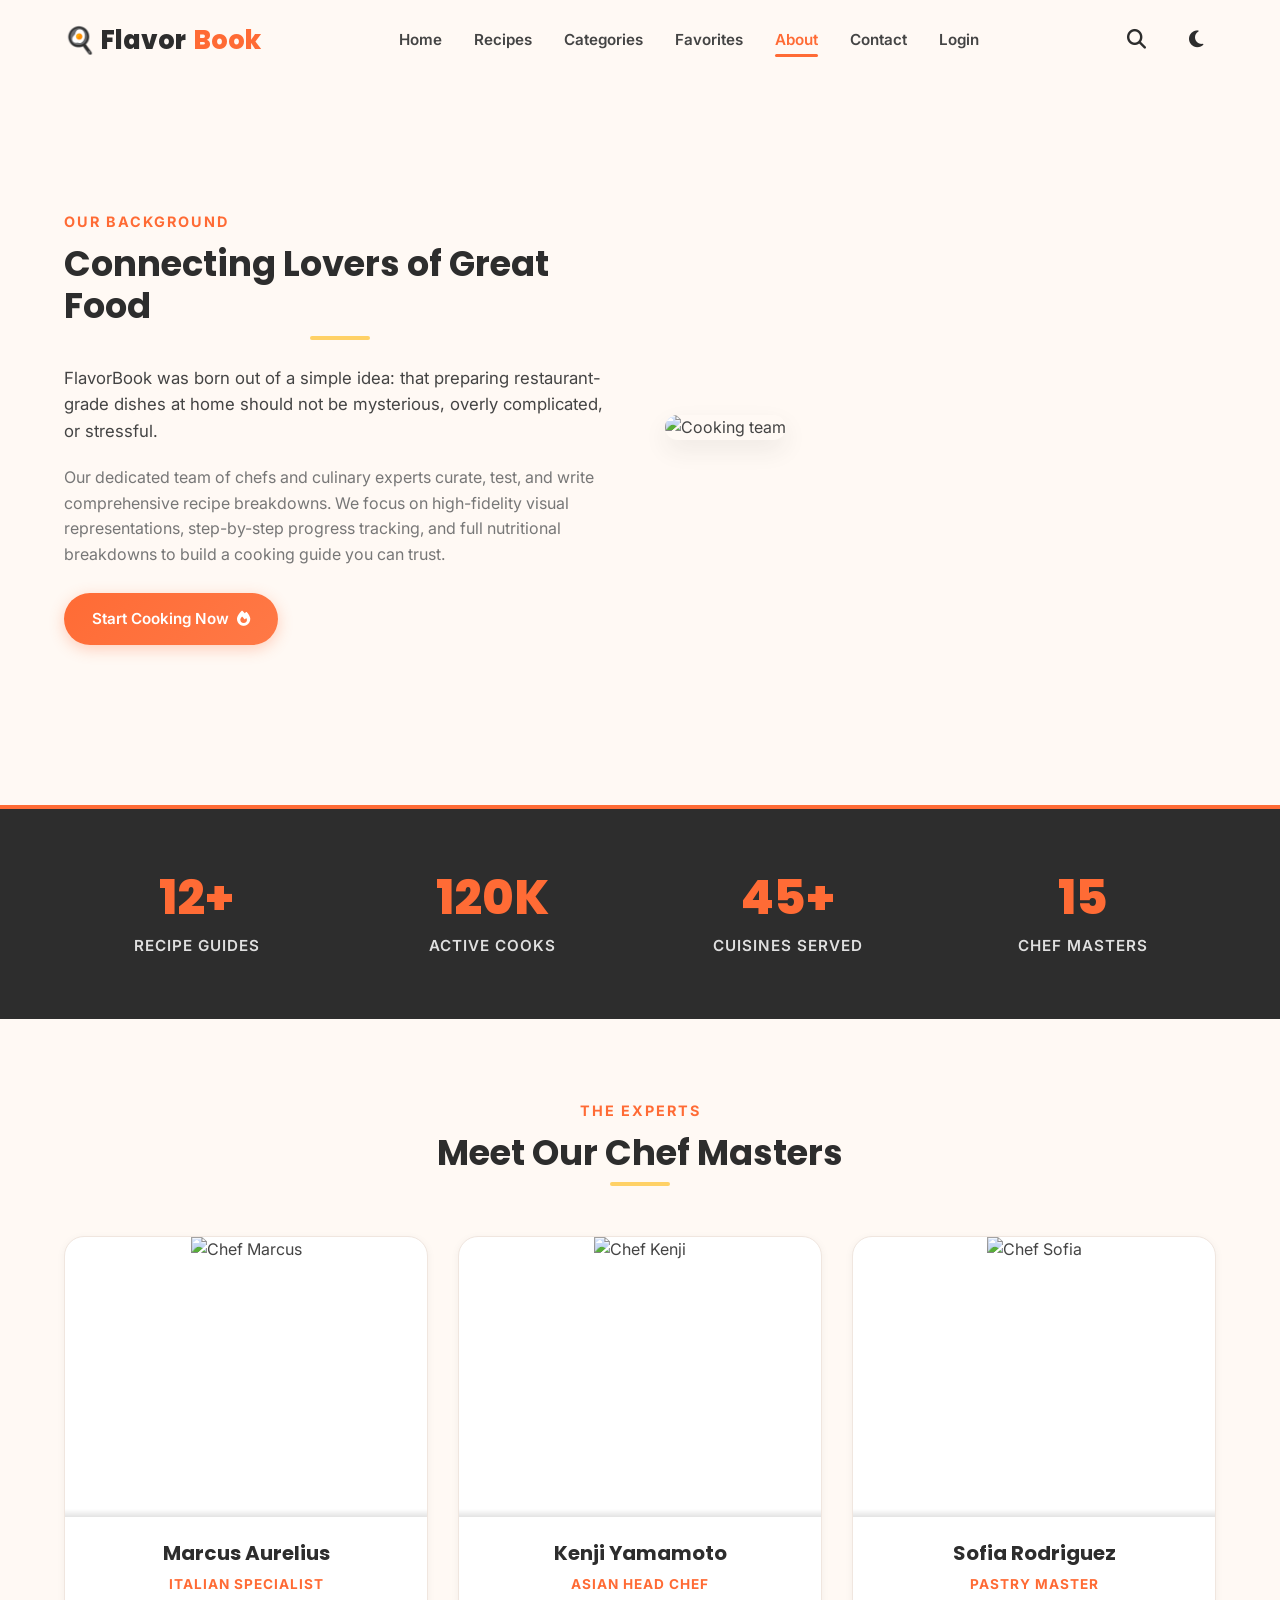
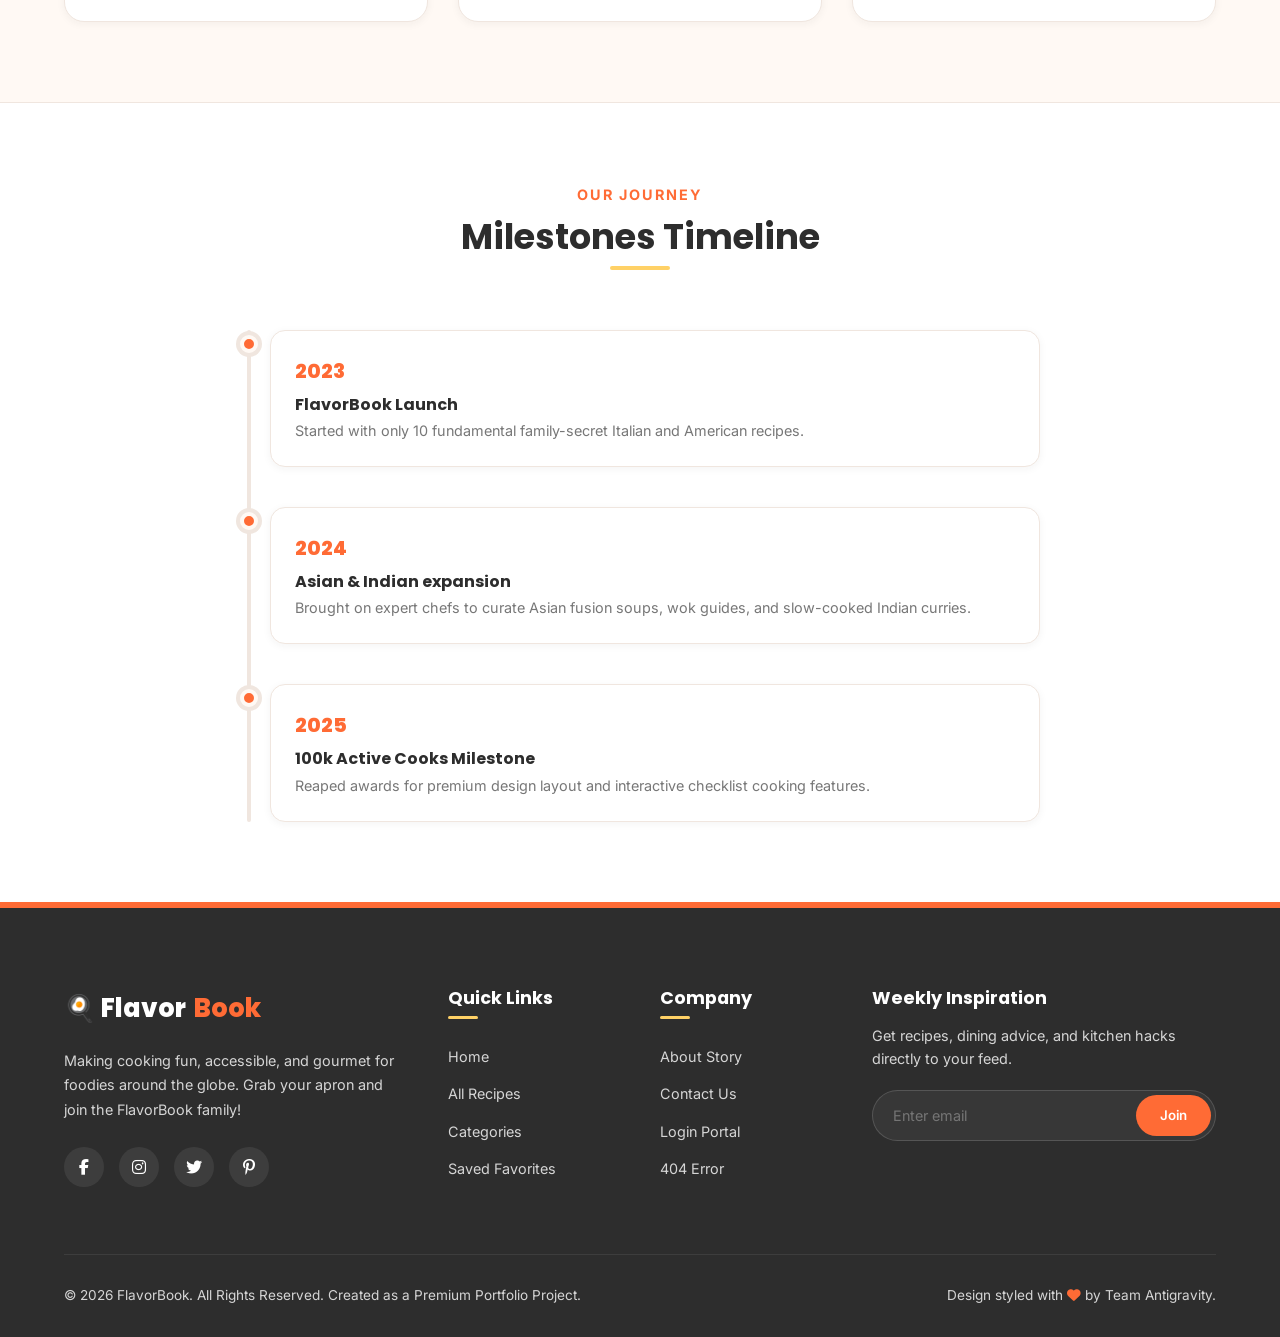
==== about.html @ 94e1cb14 "1at commit" ====
<!DOCTYPE html>
<html lang="en">
<head>
  <meta charset="UTF-8">
  <meta name="viewport" content="width=device-width, initial-scale=1.0">
  <meta name="description" content="Learn about FlavorBook's mission, meet our expert team of professional chefs, explore our growth milestones and see our interactive statistics.">
  <title>FlavorBook – About Our Story</title>
  
  <!-- Font Awesome CDN -->
  <link rel="stylesheet" href="https://cdnjs.cloudflare.com/ajax/libs/font-awesome/6.4.0/css/all.min.css">
  
  <!-- Stylesheets -->
  <link rel="stylesheet" href="css/style.css">
  <link rel="stylesheet" href="css/animations.css">
  <link rel="stylesheet" href="css/responsive.css">
  <link rel="stylesheet" href="css/dark.css">
  
  <style>
    /* Custom CSS for About and Statistics */
    .about-story-grid {
      display: grid;
      grid-template-columns: 1fr 1fr;
      gap: 50px;
      align-items: center;
      margin-bottom: 80px;
    }
    
    .stats-section {
      background-color: var(--dark-color);
      color: white;
      padding: 60px 0;
      border-top: 4px solid var(--primary-color);
    }
    
    .stats-grid {
      display: grid;
      grid-template-columns: repeat(4, 1fr);
      gap: 30px;
      text-align: center;
    }
    
    .stat-card h3 {
      font-size: 3rem;
      font-weight: 800;
      color: var(--primary-color);
      margin-bottom: 8px;
    }
    
    .stat-card p {
      color: rgba(255, 255, 255, 0.85);
      font-size: 0.95rem;
      font-weight: 600;
      text-transform: uppercase;
      letter-spacing: 1px;
    }
    
    .chefs-grid {
      display: grid;
      grid-template-columns: repeat(auto-fit, minmax(250px, 1fr));
      gap: 30px;
      margin-top: 50px;
    }
    
    .chef-card {
      background-color: var(--card-bg);
      border: 1px solid var(--border-color);
      border-radius: 20px;
      overflow: hidden;
      box-shadow: var(--shadow-sm);
      text-align: center;
      transition: transform var(--transition-normal), box-shadow var(--transition-normal);
    }
    
    .chef-card:hover {
      transform: translateY(-8px);
      box-shadow: var(--shadow-lg);
    }
    
    .chef-img-wrapper {
      height: 280px;
      overflow: hidden;
      position: relative;
    }
    
    .chef-img-wrapper img {
      width: 100%;
      height: 100%;
      object-fit: cover;
      transition: transform var(--transition-slow);
    }
    
    .chef-card:hover .chef-img-wrapper img {
      transform: scale(1.08);
    }
    
    .chef-socials {
      position: absolute;
      bottom: -50px;
      left: 0;
      width: 100%;
      display: flex;
      justify-content: center;
      gap: 12px;
      padding: 15px 0;
      background: linear-gradient(to top, rgba(0,0,0,0.8), transparent);
      transition: bottom var(--transition-normal);
    }
    
    .chef-card:hover .chef-socials {
      bottom: 0;
    }
    
    .chef-socials a {
      color: white;
      font-size: 1.1rem;
      transition: color var(--transition-fast);
    }
    
    .chef-socials a:hover {
      color: var(--secondary-color);
    }
    
    .chef-info {
      padding: 24px;
    }
    
    .chef-info h4 {
      font-size: 1.25rem;
      margin-bottom: 6px;
      color: var(--dark-color);
    }
    
    .chef-info span {
      color: var(--primary-color);
      font-size: 0.85rem;
      font-weight: 700;
      text-transform: uppercase;
      letter-spacing: 1px;
    }
    
    /* Timeline milestones */
    .timeline-container {
      max-width: 800px;
      margin: 60px auto 0 auto;
      position: relative;
      padding-left: 30px;
    }
    
    .timeline-container::before {
      content: '';
      position: absolute;
      left: 7px;
      top: 0;
      width: 4px;
      height: 100%;
      background-color: var(--border-color);
      border-radius: 2px;
    }
    
    .timeline-item {
      position: relative;
      margin-bottom: 40px;
    }
    
    .timeline-item:last-child {
      margin-bottom: 0;
    }
    
    .timeline-dot {
      position: absolute;
      left: -30px;
      top: 5px;
      width: 18px;
      height: 18px;
      border-radius: 50%;
      background-color: var(--primary-color);
      border: 4px solid var(--bg-color);
      box-shadow: 0 0 0 4px var(--border-color);
      z-index: 2;
    }
    
    .timeline-item:hover .timeline-dot {
      background-color: var(--accent-color);
      box-shadow: 0 0 0 4px rgba(6, 214, 160, 0.2);
    }
    
    .timeline-content {
      background-color: var(--card-bg);
      border: 1px solid var(--border-color);
      border-radius: 15px;
      padding: 24px;
      box-shadow: var(--shadow-sm);
    }
    
    .timeline-year {
      font-family: var(--font-headings);
      font-weight: 800;
      font-size: 1.25rem;
      color: var(--primary-color);
      margin-bottom: 8px;
      display: block;
    }
  </style>
</head>
<body style="overflow-y: hidden;">

  <!-- Loading Screen -->
  <div id="loading-screen">
    <div class="loader-container">
      <div class="pot-wrapper">
        <div class="steam-container">
          <div class="steam"></div>
          <div class="steam"></div>
          <div class="steam"></div>
        </div>
        <div class="pot-lid"></div>
        <div class="pot-handle left"></div>
        <div class="pot-handle right"></div>
        <div class="pot"></div>
      </div>
      <div class="loading-percentage">0%</div>
      <div class="loading-progress">
        <div class="progress-bar"></div>
      </div>
    </div>
  </div>

  <!-- Header / Navigation Bar -->
  <header>
    <div class="navbar">
      <a href="index.html" class="logo">🍳 Flavor<span>Book</span></a>
      
      <ul class="nav-menu">
        <li><a href="index.html" class="nav-link">Home</a></li>
        <li><a href="recipes.html" class="nav-link">Recipes</a></li>
        <li><a href="categories.html" class="nav-link">Categories</a></li>
        <li><a href="favorites.html" class="nav-link">Favorites</a></li>
        <li><a href="about.html" class="nav-link active">About</a></li>
        <li><a href="contact.html" class="nav-link">Contact</a></li>
        <li><a href="login.html" class="nav-link">Login</a></li>
      </ul>

      <div class="nav-actions">
        <button class="search-trigger" id="open-search" aria-label="Open Search"><i class="fa-solid fa-magnifying-glass"></i></button>
        <button class="theme-toggle" aria-label="Toggle Dark Mode"><i class="fa-solid fa-moon"></i></button>
        <button class="hamburger" aria-label="Open Menu">
          <span></span>
          <span></span>
          <span></span>
        </button>
      </div>
    </div>
  </header>

  <!-- Global Search Overlay -->
  <div class="search-overlay">
    <button class="search-close" aria-label="Close Search">&times;</button>
    <div class="search-box">
      <input type="text" id="global-search-input" placeholder="Search recipes, ingredients, cuisines...">
      <button id="global-search-btn" aria-label="Submit Search"><i class="fa-solid fa-magnifying-glass"></i></button>
      <div id="search-suggestions" style="display: none; background-color: var(--card-bg); border-radius: 12px; margin-top: 10px; box-shadow: var(--shadow-lg); overflow: hidden;"></div>
    </div>
  </div>

  <!-- About Story Section -->
  <main style="padding-top: 130px;">
    
    <section class="section">
      <div class="container">
        
        <div class="about-story-grid">
          <div class="reveal-fade-up">
            <span class="section-subtitle">Our Background</span>
            <h2 class="section-title" style="margin-bottom: 25px; display:block;">Connecting Lovers of Great Food</h2>
            <p style="color:var(--text-color); margin-bottom: 20px; font-size:1.05rem;">
              FlavorBook was born out of a simple idea: that preparing restaurant-grade dishes at home should not be mysterious, overly complicated, or stressful.
            </p>
            <p style="color:var(--text-light); margin-bottom: 25px;">
              Our dedicated team of chefs and culinary experts curate, test, and write comprehensive recipe breakdowns. We focus on high-fidelity visual representations, step-by-step progress tracking, and full nutritional breakdowns to build a cooking guide you can trust.
            </p>
            <a href="recipes.html" class="btn btn-primary">Start Cooking Now <i class="fa-solid fa-fire"></i></a>
          </div>
          <div class="reveal-fade-up" data-delay="150" style="position:relative;">
            <img src="https://images.unsplash.com/photo-1556910103-1c02745aae4d?auto=format&fit=crop&w=800&q=80" alt="Cooking team" style="width:100%; border-radius:30px; box-shadow:var(--shadow-md);">
          </div>
        </div>

      </div>
    </section>

    <!-- Statistics Section -->
    <section class="section stats-section">
      <div class="container">
        <div class="stats-grid">
          
          <div class="stat-card">
            <h3 class="stat-number" data-count="12" data-suffix="+">0</h3>
            <p>Recipe Guides</p>
          </div>
          
          <div class="stat-card">
            <h3 class="stat-number" data-count="120" data-suffix="K">0</h3>
            <p>Active Cooks</p>
          </div>
          
          <div class="stat-card">
            <h3 class="stat-number" data-count="45" data-suffix="+">0</h3>
            <p>Cuisines Served</p>
          </div>

          <div class="stat-card">
            <h3 class="stat-number" data-count="15" data-suffix="">0</h3>
            <p>Chef Masters</p>
          </div>

        </div>
      </div>
    </section>

    <!-- Culinary Team Section -->
    <section class="section chefs-section">
      <div class="container">
        <div class="section-title-wrapper reveal-fade-up">
          <span class="section-subtitle">The Experts</span>
          <h2 class="section-title">Meet Our Chef Masters</h2>
        </div>

        <div class="chefs-grid">
          
          <!-- Chef 1 -->
          <div class="chef-card reveal-fade-up" data-delay="50">
            <div class="chef-img-wrapper">
              <img src="https://images.unsplash.com/photo-1577219491135-ce391730fb2c?auto=format&fit=crop&w=500&q=80" alt="Chef Marcus">
              <div class="chef-socials">
                <a href="#"><i class="fa-brands fa-facebook-f"></i></a>
                <a href="#"><i class="fa-brands fa-instagram"></i></a>
                <a href="#"><i class="fa-brands fa-twitter"></i></a>
              </div>
            </div>
            <div class="chef-info">
              <h4>Marcus Aurelius</h4>
              <span>Italian Specialist</span>
            </div>
          </div>

          <!-- Chef 2 -->
          <div class="chef-card reveal-fade-up" data-delay="150">
            <div class="chef-img-wrapper">
              <img src="https://images.unsplash.com/photo-1583394838336-acd977736f90?auto=format&fit=crop&w=500&q=80" alt="Chef Kenji">
              <div class="chef-socials">
                <a href="#"><i class="fa-brands fa-facebook-f"></i></a>
                <a href="#"><i class="fa-brands fa-instagram"></i></a>
                <a href="#"><i class="fa-brands fa-twitter"></i></a>
              </div>
            </div>
            <div class="chef-info">
              <h4>Kenji Yamamoto</h4>
              <span>Asian Head Chef</span>
            </div>
          </div>

          <!-- Chef 3 -->
          <div class="chef-card reveal-fade-up" data-delay="250">
            <div class="chef-img-wrapper">
              <img src="https://images.unsplash.com/photo-1581299894007-aaa50297cf16?auto=format&fit=crop&w=500&q=80" alt="Chef Sofia">
              <div class="chef-socials">
                <a href="#"><i class="fa-brands fa-facebook-f"></i></a>
                <a href="#"><i class="fa-brands fa-instagram"></i></a>
                <a href="#"><i class="fa-brands fa-twitter"></i></a>
              </div>
            </div>
            <div class="chef-info">
              <h4>Sofia Rodriguez</h4>
              <span>Pastry Master</span>
            </div>
          </div>

        </div>
      </div>
    </section>

    <!-- History Timeline Section -->
    <section class="section timeline-section" style="background-color: var(--card-bg); border-top:1px solid var(--border-color);">
      <div class="container">
        <div class="section-title-wrapper reveal-fade-up">
          <span class="section-subtitle">Our Journey</span>
          <h2 class="section-title">Milestones Timeline</h2>
        </div>

        <div class="timeline-container">
          
          <div class="timeline-item reveal-fade-up" data-delay="50">
            <div class="timeline-dot"></div>
            <div class="timeline-content">
              <span class="timeline-year">2023</span>
              <h4 style="color:var(--dark-color); margin-bottom: 5px;">FlavorBook Launch</h4>
              <p style="font-size:0.9rem; color:var(--text-light);">Started with only 10 fundamental family-secret Italian and American recipes.</p>
            </div>
          </div>

          <div class="timeline-item reveal-fade-up" data-delay="150">
            <div class="timeline-dot"></div>
            <div class="timeline-content">
              <span class="timeline-year">2024</span>
              <h4 style="color:var(--dark-color); margin-bottom: 5px;">Asian & Indian expansion</h4>
              <p style="font-size:0.9rem; color:var(--text-light);">Brought on expert chefs to curate Asian fusion soups, wok guides, and slow-cooked Indian curries.</p>
            </div>
          </div>

          <div class="timeline-item reveal-fade-up" data-delay="250">
            <div class="timeline-dot"></div>
            <div class="timeline-content">
              <span class="timeline-year">2025</span>
              <h4 style="color:var(--dark-color); margin-bottom: 5px;">100k Active Cooks Milestone</h4>
              <p style="font-size:0.9rem; color:var(--text-light);">Reaped awards for premium design layout and interactive checklist cooking features.</p>
            </div>
          </div>

        </div>
      </div>
    </section>

  </main>

  <!-- Footer -->
  <footer>
    <div class="container">
      <div class="footer-grid">
        <div class="footer-info">
          <a href="index.html" class="logo" style="color: white;">🍳 Flavor<span>Book</span></a>
          <p>Making cooking fun, accessible, and gourmet for foodies around the globe. Grab your apron and join the FlavorBook family!</p>
          <div class="footer-socials">
            <a href="#" aria-label="Facebook"><i class="fa-brands fa-facebook-f"></i></a>
            <a href="#" aria-label="Instagram"><i class="fa-brands fa-instagram"></i></a>
            <a href="#" aria-label="Twitter"><i class="fa-brands fa-twitter"></i></a>
            <a href="#" aria-label="Pinterest"><i class="fa-brands fa-pinterest-p"></i></a>
          </div>
        </div>

        <div class="footer-links-col">
          <h3 class="footer-links-title">Quick Links</h3>
          <ul class="footer-links">
            <li><a href="index.html">Home</a></li>
            <li><a href="recipes.html">All Recipes</a></li>
            <li><a href="categories.html">Categories</a></li>
            <li><a href="favorites.html">Saved Favorites</a></li>
          </ul>
        </div>

        <div class="footer-links-col">
          <h3 class="footer-links-title">Company</h3>
          <ul class="footer-links">
            <li><a href="about.html">About Story</a></li>
            <li><a href="contact.html">Contact Us</a></li>
            <li><a href="login.html">Login Portal</a></li>
            <li><a href="404.html">404 Error</a></li>
          </ul>
        </div>

        <div class="footer-newsletter">
          <h4>Weekly Inspiration</h4>
          <p>Get recipes, dining advice, and kitchen hacks directly to your feed.</p>
          <div class="newsletter-form">
            <input type="email" id="footer-newsletter-email" placeholder="Enter email" style="padding-right: 120px;">
            <button id="footer-newsletter-btn">Join</button>
          </div>
        </div>
      </div>

      <div class="footer-bottom">
        <p>&copy; 2026 FlavorBook. All Rights Reserved. Created as a Premium Portfolio Project.</p>
        <p>Design styled with <i class="fa-solid fa-heart" style="color:var(--primary-color);"></i> by Team Antigravity.</p>
      </div>
    </div>
  </footer>

  <!-- Floating Back to Top Button -->
  <button class="back-to-top" aria-label="Back to top"><i class="fa-solid fa-arrow-up"></i></button>

  <!-- Toast Alert Overlay -->
  <div class="toast-container"></div>

  <!-- Scripts -->
  <script src="js/main.js"></script>
  <script src="js/darkmode.js"></script>
  <script src="js/favorites.js"></script>
  <script src="js/search.js"></script>
  <script src="js/animation.js"></script>
</body>
</html>
---- css/style.css ----
/* FLAVORBOOK MAIN STYLESHEET */
@import url('https://fonts.googleapis.com/css2?family=Inter:wght@300;400;500;600;700&family=Poppins:wght@600;700;800&display=swap');

:root {
  /* Color Palette - Light Mode (Default) */
  --primary-color: #FF6B35;
  --primary-rgb: 255, 107, 53;
  --secondary-color: #FFD166;
  --dark-color: #2D2D2D;
  --bg-color: #FFF9F4;
  --card-bg: #FFFFFF;
  --text-color: #444444;
  --text-light: #777777;
  --accent-color: #06D6A0;
  --border-color: #F0E6DF;
  --shadow-sm: 0 2px 8px rgba(45, 45, 45, 0.05);
  --shadow-md: 0 10px 25px rgba(45, 45, 45, 0.08);
  --shadow-lg: 0 20px 40px rgba(45, 45, 45, 0.12);
  --transition-fast: 0.2s ease;
  --transition-normal: 0.3s cubic-bezier(0.25, 0.8, 0.25, 1);
  --transition-slow: 0.5s cubic-bezier(0.25, 0.8, 0.25, 1);
  
  --font-headings: 'Poppins', sans-serif;
  --font-body: 'Inter', sans-serif;
  
  --nav-height: 80px;
}

/* Base Reset */
* {
  margin: 0;
  padding: 0;
  box-sizing: border-box;
  outline: none;
}

html {
  scroll-behavior: smooth;
}

body {
  font-family: var(--font-body);
  background-color: var(--bg-color);
  color: var(--text-color);
  line-height: 1.6;
  overflow-x: hidden;
  transition: background-color var(--transition-normal), color var(--transition-normal);
}

h1, h2, h3, h4, h5, h6 {
  font-family: var(--font-headings);
  color: var(--dark-color);
  font-weight: 700;
  line-height: 1.2;
}

a {
  text-decoration: none;
  color: inherit;
  transition: color var(--transition-fast);
}

button, input, textarea, select {
  font-family: inherit;
}

/* Loading Screen */
#loading-screen {
  position: fixed;
  top: 0;
  left: 0;
  width: 100%;
  height: 100vh;
  background-color: var(--bg-color);
  z-index: 9999;
  display: flex;
  flex-direction: column;
  align-items: center;
  justify-content: center;
  transition: opacity 0.5s ease, visibility 0.5s ease;
}

.loader-container {
  text-align: center;
}

.pot-wrapper {
  position: relative;
  width: 120px;
  height: 120px;
  margin-bottom: 20px;
}

.pot {
  position: absolute;
  bottom: 10px;
  left: 10px;
  width: 100px;
  height: 70px;
  background-color: var(--dark-color);
  border-radius: 0 0 35px 35px;
  border-top: 6px solid var(--primary-color);
}

.pot-lid {
  position: absolute;
  bottom: 80px;
  left: 15px;
  width: 90px;
  height: 10px;
  background-color: var(--dark-color);
  border-radius: 5px 5px 0 0;
  animation: lid-bounce 1s infinite alternate;
}

.pot-handle {
  position: absolute;
  bottom: 35px;
  width: 18px;
  height: 18px;
  border: 5px solid var(--dark-color);
  border-radius: 50%;
}

.pot-handle.left { left: -8px; }
.pot-handle.right { right: -8px; }

.steam-container {
  position: absolute;
  top: 0;
  left: 30px;
  display: flex;
  gap: 15px;
}

.steam {
  width: 6px;
  height: 25px;
  background-color: rgba(255, 107, 53, 0.4);
  border-radius: 3px;
  animation: steam-rise 1.5s infinite linear;
}

.steam:nth-child(2) {
  animation-delay: 0.3s;
}

.steam:nth-child(3) {
  animation-delay: 0.6s;
}

.loading-progress {
  width: 200px;
  height: 6px;
  background-color: var(--border-color);
  border-radius: 3px;
  margin: 15px auto;
  overflow: hidden;
  position: relative;
}

.progress-bar {
  width: 0%;
  height: 100%;
  background-color: var(--primary-color);
  border-radius: 3px;
  transition: width 0.1s linear;
}

.loading-percentage {
  font-family: var(--font-headings);
  font-size: 1.5rem;
  color: var(--primary-color);
  font-weight: 800;
}

/* Header & Sticky Navbar */
header {
  position: fixed;
  top: 0;
  left: 0;
  width: 100%;
  height: var(--nav-height);
  z-index: 1000;
  background-color: transparent;
  transition: background-color var(--transition-normal), box-shadow var(--transition-normal), backdrop-filter var(--transition-normal);
}

header.scrolled {
  background-color: rgba(255, 249, 244, 0.85);
  backdrop-filter: blur(12px);
  -webkit-backdrop-filter: blur(12px);
  box-shadow: var(--shadow-sm);
  border-bottom: 1px solid rgba(255, 107, 53, 0.1);
}

.navbar {
  max-width: 1200px;
  height: 100%;
  margin: 0 auto;
  padding: 0 24px;
  display: flex;
  align-items: center;
  justify-content: space-between;
}

.logo {
  font-family: var(--font-headings);
  font-size: 1.6rem;
  font-weight: 800;
  color: var(--dark-color);
  display: flex;
  align-items: center;
  gap: 8px;
}

.logo span {
  color: var(--primary-color);
}

.nav-menu {
  display: flex;
  list-style: none;
  gap: 32px;
}

.nav-link {
  font-weight: 600;
  font-size: 0.95rem;
  position: relative;
  padding: 8px 0;
  color: var(--text-color);
}

.nav-link::after {
  content: '';
  position: absolute;
  bottom: 0;
  left: 0;
  width: 0;
  height: 3px;
  background-color: var(--primary-color);
  border-radius: 2px;
  transition: width var(--transition-fast);
}

.nav-link:hover {
  color: var(--primary-color);
}

.nav-link:hover::after,
.nav-link.active::after {
  width: 100%;
}

.nav-link.active {
  color: var(--primary-color);
}

.nav-actions {
  display: flex;
  align-items: center;
  gap: 20px;
}

.search-trigger, .theme-toggle {
  background: none;
  border: none;
  cursor: pointer;
  font-size: 1.2rem;
  color: var(--dark-color);
  width: 40px;
  height: 40px;
  border-radius: 50%;
  display: flex;
  align-items: center;
  justify-content: center;
  transition: background-color var(--transition-fast), color var(--transition-fast), transform var(--transition-normal);
}

.search-trigger:hover, .theme-toggle:hover {
  background-color: rgba(255, 107, 53, 0.1);
  color: var(--primary-color);
  transform: scale(1.05);
}

.hamburger {
  display: none;
  flex-direction: column;
  justify-content: space-between;
  width: 30px;
  height: 20px;
  background: none;
  border: none;
  cursor: pointer;
  z-index: 1100;
}

.hamburger span {
  width: 100%;
  height: 3px;
  background-color: var(--dark-color);
  border-radius: 2px;
  transition: transform var(--transition-normal), opacity var(--transition-normal);
}

/* Floating Search Overlay */
.search-overlay {
  position: fixed;
  top: 0;
  left: 0;
  width: 100%;
  height: 100%;
  background-color: rgba(45, 45, 45, 0.85);
  backdrop-filter: blur(8px);
  -webkit-backdrop-filter: blur(8px);
  z-index: 2000;
  display: flex;
  align-items: center;
  justify-content: center;
  opacity: 0;
  visibility: hidden;
  transition: opacity var(--transition-normal), visibility var(--transition-normal);
}

.search-overlay.active {
  opacity: 1;
  visibility: visible;
}

.search-box {
  width: 90%;
  max-width: 600px;
  position: relative;
}

.search-box input {
  width: 100%;
  padding: 18px 24px;
  font-size: 1.2rem;
  border: 2px solid var(--primary-color);
  border-radius: 50px;
  background-color: var(--bg-color);
  color: var(--dark-color);
  box-shadow: var(--shadow-lg);
}

.search-box button {
  position: absolute;
  right: 8px;
  top: 50%;
  transform: translateY(-50%);
  background-color: var(--primary-color);
  border: none;
  color: white;
  width: 48px;
  height: 48px;
  border-radius: 50%;
  cursor: pointer;
  transition: background-color var(--transition-fast), transform var(--transition-fast);
}

.search-box button:hover {
  background-color: #e0531f;
  transform: translateY(-50%) scale(1.05);
}

.search-close {
  position: absolute;
  top: 40px;
  right: 40px;
  background: none;
  border: none;
  font-size: 2rem;
  color: white;
  cursor: pointer;
  transition: transform var(--transition-fast);
}

.search-close:hover {
  transform: scale(1.1) rotate(90deg);
}

/* Master Grid / Containers */
.container {
  max-width: 1200px;
  margin: 0 auto;
  padding: 0 24px;
}

.section {
  padding: 80px 0;
}

.section-title-wrapper {
  text-align: center;
  margin-bottom: 50px;
}

.section-subtitle {
  color: var(--primary-color);
  font-size: 0.9rem;
  font-weight: 700;
  text-transform: uppercase;
  letter-spacing: 2px;
  margin-bottom: 10px;
  display: block;
}

.section-title {
  font-size: 2.2rem;
  position: relative;
  display: inline-block;
  padding-bottom: 12px;
}

.section-title::after {
  content: '';
  position: absolute;
  bottom: 0;
  left: 50%;
  transform: translateX(-50%);
  width: 60px;
  height: 4px;
  background-color: var(--secondary-color);
  border-radius: 2px;
}

/* Recipe Cards */
.recipes-grid {
  display: grid;
  grid-template-columns: repeat(auto-fill, minmax(320px, 1fr));
  gap: 30px;
}

.recipe-card {
  background-color: var(--card-bg);
  border-radius: 20px;
  overflow: hidden;
  box-shadow: var(--shadow-sm);
  transition: transform var(--transition-normal), box-shadow var(--transition-normal);
  border: 1px solid var(--border-color);
  display: flex;
  flex-direction: column;
}

.recipe-card:hover {
  transform: translateY(-10px);
  box-shadow: var(--shadow-lg);
}

.card-img-wrapper {
  position: relative;
  padding-top: 65%;
  overflow: hidden;
}

.card-img-wrapper img {
  position: absolute;
  top: 0;
  left: 0;
  width: 100%;
  height: 100%;
  object-fit: cover;
  transition: transform var(--transition-slow);
}

.recipe-card:hover .card-img-wrapper img {
  transform: scale(1.1);
}

.card-tag {
  position: absolute;
  top: 15px;
  left: 15px;
  background-color: var(--primary-color);
  color: white;
  padding: 6px 12px;
  border-radius: 30px;
  font-size: 0.75rem;
  font-weight: 700;
  letter-spacing: 0.5px;
  z-index: 2;
}

.card-fav-btn {
  position: absolute;
  top: 15px;
  right: 15px;
  background-color: white;
  border: none;
  width: 36px;
  height: 36px;
  border-radius: 50%;
  display: flex;
  align-items: center;
  justify-content: center;
  cursor: pointer;
  color: var(--text-light);
  box-shadow: var(--shadow-sm);
  transition: color var(--transition-fast), transform var(--transition-fast);
  z-index: 2;
}

.card-fav-btn:hover {
  transform: scale(1.1);
  color: #ff4757;
}

.card-fav-btn.active {
  color: #ff4757;
}

.card-fav-btn.active i {
  animation: heartBeat 0.3s ease;
}

.card-content {
  padding: 24px;
  display: flex;
  flex-direction: column;
  flex-grow: 1;
}

.card-meta {
  display: flex;
  align-items: center;
  justify-content: space-between;
  margin-bottom: 12px;
  font-size: 0.8rem;
  color: var(--text-light);
}

.card-rating {
  display: flex;
  align-items: center;
  gap: 4px;
  color: var(--secondary-color);
  font-weight: 700;
}

.card-title {
  font-size: 1.25rem;
  margin-bottom: 12px;
  line-height: 1.3;
}

.card-title a:hover {
  color: var(--primary-color);
}

.card-desc {
  font-size: 0.85rem;
  color: var(--text-light);
  margin-bottom: 20px;
  display: -webkit-box;
  -webkit-line-clamp: 2;
  -webkit-box-orient: vertical;
  overflow: hidden;
  flex-grow: 1;
}

.card-footer {
  display: flex;
  align-items: center;
  justify-content: space-between;
  padding-top: 15px;
  border-top: 1px solid var(--border-color);
  font-size: 0.8rem;
  color: var(--text-color);
  font-weight: 500;
}

.card-footer span {
  display: flex;
  align-items: center;
  gap: 5px;
}

.card-footer i {
  color: var(--primary-color);
}

/* Premium Buttons */
.btn {
  display: inline-flex;
  align-items: center;
  gap: 8px;
  padding: 14px 28px;
  border-radius: 50px;
  font-weight: 600;
  font-size: 0.95rem;
  cursor: pointer;
  transition: transform var(--transition-fast), box-shadow var(--transition-fast), background-position var(--transition-fast);
  border: none;
}

.btn-primary {
  background: linear-gradient(135deg, var(--primary-color), #ff8454);
  background-size: 200% auto;
  color: white;
  box-shadow: 0 4px 15px rgba(255, 107, 53, 0.3);
}

.btn-primary:hover {
  background-position: right center;
  transform: translateY(-2px);
  box-shadow: 0 8px 20px rgba(255, 107, 53, 0.4);
}

.btn-secondary {
  background-color: transparent;
  color: var(--dark-color);
  border: 2px solid var(--dark-color);
}

.btn-secondary:hover {
  background-color: var(--dark-color);
  color: white;
  transform: translateY(-2px);
}

.btn-accent {
  background-color: var(--accent-color);
  color: white;
  box-shadow: 0 4px 15px rgba(6, 214, 160, 0.3);
}

.btn-accent:hover {
  transform: translateY(-2px);
  box-shadow: 0 8px 20px rgba(6, 214, 160, 0.4);
}

/* Footer Section */
footer {
  background-color: var(--dark-color);
  color: rgba(255, 255, 255, 0.8);
  padding: 80px 0 30px 0;
  border-top: 6px solid var(--primary-color);
}

.footer-grid {
  display: grid;
  grid-template-columns: 2fr 1fr 1fr 2fr;
  gap: 40px;
  margin-bottom: 60px;
}

.footer-info .logo {
  color: white;
  margin-bottom: 20px;
}

.footer-info p {
  font-size: 0.9rem;
  margin-bottom: 25px;
  line-height: 1.7;
}

.footer-socials {
  display: flex;
  gap: 15px;
}

.footer-socials a {
  width: 40px;
  height: 40px;
  border-radius: 50%;
  background-color: rgba(255, 255, 255, 0.08);
  color: white;
  display: flex;
  align-items: center;
  justify-content: center;
  transition: background-color var(--transition-fast), transform var(--transition-fast);
}

.footer-socials a:hover {
  background-color: var(--primary-color);
  transform: translateY(-3px) rotate(360deg);
}

.footer-links-title {
  color: white;
  font-size: 1.1rem;
  margin-bottom: 25px;
  position: relative;
  padding-bottom: 10px;
}

.footer-links-title::after {
  content: '';
  position: absolute;
  bottom: 0;
  left: 0;
  width: 30px;
  height: 3px;
  background-color: var(--secondary-color);
  border-radius: 2px;
}

.footer-links {
  list-style: none;
}

.footer-links li {
  margin-bottom: 12px;
}

.footer-links a {
  font-size: 0.9rem;
  transition: color var(--transition-fast), padding-left var(--transition-fast);
}

.footer-links a:hover {
  color: var(--primary-color);
  padding-left: 5px;
}

.footer-newsletter h4 {
  color: white;
  font-size: 1.1rem;
  margin-bottom: 15px;
}

.footer-newsletter p {
  font-size: 0.9rem;
  margin-bottom: 20px;
}

.newsletter-form {
  position: relative;
}

.newsletter-form input {
  width: 100%;
  padding: 16px 20px;
  border-radius: 50px;
  border: 1px solid rgba(255, 255, 255, 0.15);
  background-color: rgba(255, 255, 255, 0.05);
  color: white;
  font-size: 0.9rem;
}

.newsletter-form button {
  position: absolute;
  right: 5px;
  top: 5px;
  bottom: 5px;
  border: none;
  background-color: var(--primary-color);
  color: white;
  padding: 0 24px;
  border-radius: 50px;
  font-weight: 600;
  cursor: pointer;
  transition: transform var(--transition-fast), background-color var(--transition-fast);
}

.newsletter-form button:hover {
  transform: scale(1.05);
  background-color: #ff8454;
}

.footer-bottom {
  padding-top: 30px;
  border-top: 1px solid rgba(255, 255, 255, 0.08);
  display: flex;
  justify-content: space-between;
  align-items: center;
  font-size: 0.85rem;
}

/* Toast Notification */
.toast-container {
  position: fixed;
  bottom: 30px;
  right: 30px;
  z-index: 3000;
  display: flex;
  flex-direction: column;
  gap: 10px;
}

.toast {
  background-color: var(--dark-color);
  color: white;
  padding: 16px 24px;
  border-radius: 12px;
  box-shadow: var(--shadow-lg);
  display: flex;
  align-items: center;
  gap: 12px;
  transform: translateY(100px);
  opacity: 0;
  animation: slideIn 0.3s forwards cubic-bezier(0.25, 0.8, 0.25, 1);
  border-left: 5px solid var(--primary-color);
}

.toast.success {
  border-left-color: var(--accent-color);
}

.toast.info {
  border-left-color: var(--secondary-color);
}

/* Back to Top Button */
.back-to-top {
  position: fixed;
  bottom: 30px;
  left: 30px;
  width: 45px;
  height: 45px;
  background-color: var(--primary-color);
  color: white;
  border-radius: 50%;
  display: flex;
  align-items: center;
  justify-content: center;
  cursor: pointer;
  box-shadow: var(--shadow-md);
  border: none;
  opacity: 0;
  visibility: hidden;
  transform: translateY(20px);
  transition: opacity var(--transition-normal), visibility var(--transition-normal), transform var(--transition-normal);
  z-index: 999;
}

.back-to-top.active {
  opacity: 1;
  visibility: visible;
  transform: translateY(0);
}

.back-to-top:hover {
  background-color: #e0531f;
  transform: scale(1.1);
}
---- css/animations.css ----
/* FLAVORBOOK ANIMATIONS SHEET */

/* Loading Screen Lid Bounce */
@keyframes lid-bounce {
  0% {
    transform: translateY(0) rotate(0deg);
  }
  50% {
    transform: translateY(-4px) rotate(-2deg);
  }
  100% {
    transform: translateY(0) rotate(2deg);
  }
}

/* Loading Screen Steam Rise */
@keyframes steam-rise {
  0% {
    transform: translateY(20px) scaleX(0.8);
    opacity: 0;
  }
  50% {
    opacity: 0.6;
    transform: translateY(5px) scaleX(1.2);
  }
  100% {
    transform: translateY(-20px) scaleX(0.5);
    opacity: 0;
  }
}

/* Floating Elements (Hero vegetables) */
@keyframes float-slow {
  0% {
    transform: translateY(0px) rotate(0deg);
  }
  50% {
    transform: translateY(-15px) rotate(5deg);
  }
  100% {
    transform: translateY(0px) rotate(0deg);
  }
}

@keyframes float-medium {
  0% {
    transform: translateY(0px) rotate(0deg);
  }
  50% {
    transform: translateY(-25px) rotate(-10deg);
  }
  100% {
    transform: translateY(0px) rotate(0deg);
  }
}

@keyframes float-fast {
  0% {
    transform: translateY(0px) rotate(0deg);
  }
  50% {
    transform: translateY(-10px) rotate(8deg);
  }
  100% {
    transform: translateY(0px) rotate(0deg);
  }
}

.float-item-1 {
  animation: float-slow 6s ease-in-out infinite;
}

.float-item-2 {
  animation: float-medium 8s ease-in-out infinite;
}

.float-item-3 {
  animation: float-fast 4s ease-in-out infinite;
}

/* Heart Beat Animation */
@keyframes heartBeat {
  0% {
    transform: scale(1);
  }
  25% {
    transform: scale(1.3);
  }
  50% {
    transform: scale(1);
  }
  75% {
    transform: scale(1.3);
  }
  100% {
    transform: scale(1);
  }
}

.heart-beat {
  animation: heartBeat 0.8s ease-in-out;
}

/* Toast Slide In */
@keyframes slideIn {
  from {
    transform: translateY(100px);
    opacity: 0;
  }
  to {
    transform: translateY(0);
    opacity: 1;
  }
}

/* Toast Slide Out */
@keyframes slideOut {
  from {
    transform: translateY(0);
    opacity: 1;
  }
  to {
    transform: translateY(100px);
    opacity: 0;
  }
}

/* Chef Shake Head (404 Page) */
@keyframes chef-shake {
  0% {
    transform: rotate(0deg);
  }
  20% {
    transform: rotate(-10deg);
  }
  40% {
    transform: rotate(10deg);
  }
  60% {
    transform: rotate(-10deg);
  }
  80% {
    transform: rotate(10deg);
  }
  100% {
    transform: rotate(0deg);
  }
}

.chef-shaking {
  animation: chef-shake 2.5s ease-in-out infinite;
  transform-origin: bottom center;
}

/* Pulse Button Animation */
@keyframes pulse {
  0% {
    box-shadow: 0 0 0 0 rgba(255, 107, 53, 0.4);
  }
  70% {
    box-shadow: 0 0 0 15px rgba(255, 107, 53, 0);
  }
  100% {
    box-shadow: 0 0 0 0 rgba(255, 107, 53, 0);
  }
}

.pulse-btn {
  animation: pulse 2s infinite;
}

/* Card 3D Flip (Categories) */
.flip-card {
  background-color: transparent;
  perspective: 1000px;
  height: 240px;
}

.flip-card-inner {
  position: relative;
  width: 100%;
  height: 100%;
  text-align: center;
  transition: transform 0.8s cubic-bezier(0.175, 0.885, 0.32, 1.275);
  transform-style: preserve-3d;
}

.flip-card:hover .flip-card-inner {
  transform: rotateY(180deg);
}

.flip-card-front, .flip-card-back {
  position: absolute;
  width: 100%;
  height: 100%;
  -webkit-backface-visibility: hidden;
  backface-visibility: hidden;
  border-radius: 20px;
  display: flex;
  flex-direction: column;
  align-items: center;
  justify-content: center;
  padding: 24px;
}

.flip-card-front {
  background-color: var(--card-bg);
  border: 1px solid var(--border-color);
  box-shadow: var(--shadow-sm);
  color: var(--dark-color);
}

.flip-card-back {
  background: linear-gradient(135deg, var(--primary-color), #ff8454);
  color: white;
  transform: rotateY(180deg);
  box-shadow: var(--shadow-lg);
}

/* Glow Animation on Focus */
@keyframes inputGlow {
  0% {
    box-shadow: 0 0 0 0 rgba(255, 107, 53, 0.2);
  }
  50% {
    box-shadow: 0 0 10px 4px rgba(255, 107, 53, 0.35);
  }
  100% {
    box-shadow: 0 0 0 0 rgba(255, 107, 53, 0.2);
  }
}

.glow-input:focus {
  border-color: var(--primary-color);
  animation: inputGlow 1.5s infinite;
}

/* Floating Bubbles Canvas Background (Authentication) */
.bubble-background {
  position: fixed;
  top: 0;
  left: 0;
  width: 100%;
  height: 100%;
  z-index: -1;
  overflow: hidden;
  background-color: var(--bg-color);
}

.bubble {
  position: absolute;
  bottom: -150px;
  background-color: rgba(255, 107, 53, 0.08);
  border-radius: 50%;
  animation: bubble-rise 15s infinite linear;
}

.bubble:nth-child(2n) {
  background-color: rgba(255, 209, 102, 0.12);
}

.bubble:nth-child(3n) {
  background-color: rgba(6, 214, 160, 0.08);
}

@keyframes bubble-rise {
  0% {
    transform: translateY(0) scale(1) rotate(0deg);
    opacity: 0;
  }
  10% {
    opacity: 0.8;
  }
  90% {
    opacity: 0.8;
  }
  100% {
    transform: translateY(-120vh) scale(1.2) rotate(360deg);
    opacity: 0;
  }
}

/* Standard scroll fades (for fallback when GSAP is not working) */
.reveal-fade-up {
  opacity: 0;
  transform: translateY(40px);
  transition: opacity 0.8s cubic-bezier(0.25, 0.8, 0.25, 1), transform 0.8s cubic-bezier(0.25, 0.8, 0.25, 1);
}

.reveal-fade-up.active {
  opacity: 1;
  transform: translateY(0);
}
---- css/responsive.css ----
/* FLAVORBOOK RESPONSIVE SHEET */

@media (max-width: 1024px) {
  .footer-grid {
    grid-template-columns: 1fr 1fr;
    gap: 30px;
  }
  
  .navbar {
    padding: 0 20px;
  }
}

@media (max-width: 768px) {
  :root {
    --nav-height: 70px;
  }
  
  .section {
    padding: 50px 0;
  }
  
  .section-title {
    font-size: 1.8rem;
  }
  
  /* Responsive Navigation Bar Drawer */
  .hamburger {
    display: flex;
  }
  
  .nav-menu {
    position: fixed;
    top: var(--nav-height);
    right: -100%;
    width: 280px;
    height: calc(100vh - var(--nav-height));
    background-color: var(--card-bg);
    box-shadow: -5px 5px 15px rgba(0,0,0,0.05);
    flex-direction: column;
    align-items: center;
    padding: 40px 20px;
    gap: 24px;
    transition: right var(--transition-normal);
    z-index: 1099;
    border-left: 1px solid var(--border-color);
  }
  
  .nav-menu.active {
    right: 0;
  }
  
  .hamburger.active span:nth-child(1) {
    transform: translateY(8px) rotate(45deg);
  }
  
  .hamburger.active span:nth-child(2) {
    opacity: 0;
  }
  
  .hamburger.active span:nth-child(3) {
    transform: translateY(-9px) rotate(-45deg);
  }
  
  /* Hero Columns Stacking */
  .hero-container {
    grid-template-columns: 1fr !important;
    text-align: center;
    gap: 40px !important;
  }
  
  .hero-text {
    order: 2;
  }
  
  .hero-image-wrapper {
    order: 1;
    max-width: 320px;
    margin: 0 auto;
  }
  
  .hero-buttons {
    justify-content: center;
  }
  
  /* Recipe details layout stack */
  .recipe-details-grid {
    grid-template-columns: 1fr !important;
    gap: 40px !important;
  }
  
  .recipe-meta-strip {
    flex-wrap: wrap;
    gap: 15px !important;
  }
  
  /* Statistics counts */
  .stats-grid {
    grid-template-columns: repeat(2, 1fr) !important;
    gap: 20px !important;
  }
  
  /* Contact page layout stack */
  .contact-grid {
    grid-template-columns: 1fr !important;
    gap: 40px !important;
  }
}

@media (max-width: 576px) {
  .footer-grid {
    grid-template-columns: 1fr;
  }
  
  .footer-bottom {
    flex-direction: column;
    gap: 15px;
    text-align: center;
  }
  
  .stats-grid {
    grid-template-columns: 1fr !important;
  }
  
  .recipes-grid {
    grid-template-columns: 1fr;
  }
  
  .newsletter-form button {
    position: relative;
    width: 100%;
    margin-top: 10px;
    top: auto;
    right: auto;
    height: 48px;
  }
  
  .newsletter-form input {
    border-radius: 25px;
  }
}
---- css/dark.css ----
/* FLAVORBOOK DARK MODE STYLESHEET */

body.dark-mode {
  --bg-color: #121212;
  --card-bg: #1E1E1E;
  --dark-color: #F8F9FA;
  --text-color: #E0E0E0;
  --text-light: #A0A0A0;
  --border-color: #2D2D2D;
  --shadow-sm: 0 2px 8px rgba(0, 0, 0, 0.25);
  --shadow-md: 0 10px 25px rgba(0, 0, 0, 0.35);
  --shadow-lg: 0 20px 40px rgba(0, 0, 0, 0.45);
}

/* Specific Element Overrides in Dark Mode */
body.dark-mode header.scrolled {
  background-color: rgba(18, 18, 18, 0.85);
  border-bottom: 1px solid rgba(255, 107, 53, 0.2);
}

body.dark-mode .nav-menu {
  background-color: #1E1E1E;
  border-left: 1px solid #2D2D2D;
}

body.dark-mode .theme-toggle i {
  color: var(--secondary-color);
  transform: rotate(360deg);
}

body.dark-mode .search-trigger:hover, 
body.dark-mode .theme-toggle:hover {
  background-color: rgba(255, 209, 102, 0.1);
}

/* Card favoriting button overrides */
body.dark-mode .card-fav-btn {
  background-color: #2D2D2D;
  color: var(--text-light);
}

body.dark-mode .card-fav-btn:hover {
  color: #ff4757;
}

/* Accordion dropdowns in dark mode */
body.dark-mode .faq-accordion-item {
  background-color: #1E1E1E;
  border-color: #2D2D2D;
}

body.dark-mode .faq-header {
  color: var(--dark-color);
}

body.dark-mode .faq-body {
  border-top: 1px solid #2D2D2D;
  color: var(--text-color);
}

/* Form controls overrides */
body.dark-mode input,
body.dark-mode textarea,
body.dark-mode select {
  background-color: #2A2A2A;
  border-color: #3A3A3A;
  color: white;
}

body.dark-mode input:focus,
body.dark-mode textarea:focus,
body.dark-mode select:focus {
  border-color: var(--primary-color);
}

/* Glassmorphism auth panel overrides */
body.dark-mode .auth-card {
  background: rgba(30, 30, 30, 0.65) !important;
  border: 1px solid rgba(255, 255, 255, 0.08) !important;
}

body.dark-mode .btn-secondary {
  border-color: var(--dark-color);
  color: var(--dark-color);
}

body.dark-mode .btn-secondary:hover {
  background-color: var(--dark-color);
  color: #121212;
}

/* Detail page elements overrides */
body.dark-mode .ingredient-label {
  color: var(--text-color);
}

body.dark-mode .step-card {
  background-color: #1E1E1E;
  border-color: #2D2D2D;
}

body.dark-mode .step-card.active {
  border-color: var(--primary-color);
  background-color: rgba(255, 107, 53, 0.05);
}

body.dark-mode .nutrition-item {
  background-color: #1E1E1E;
  border-color: #2D2D2D;
}

body.dark-mode .nutrition-val {
  color: var(--dark-color);
}

body.dark-mode .comment-box {
  background-color: #1E1E1E;
  border-color: #2D2D2D;
}

/* Custom horizontal slider scrollbar for dark mode */
body.dark-mode .slider-container::-webkit-scrollbar-track {
  background: #1A1A1A;
}

body.dark-mode .slider-container::-webkit-scrollbar-thumb {
  background: #333333;
}
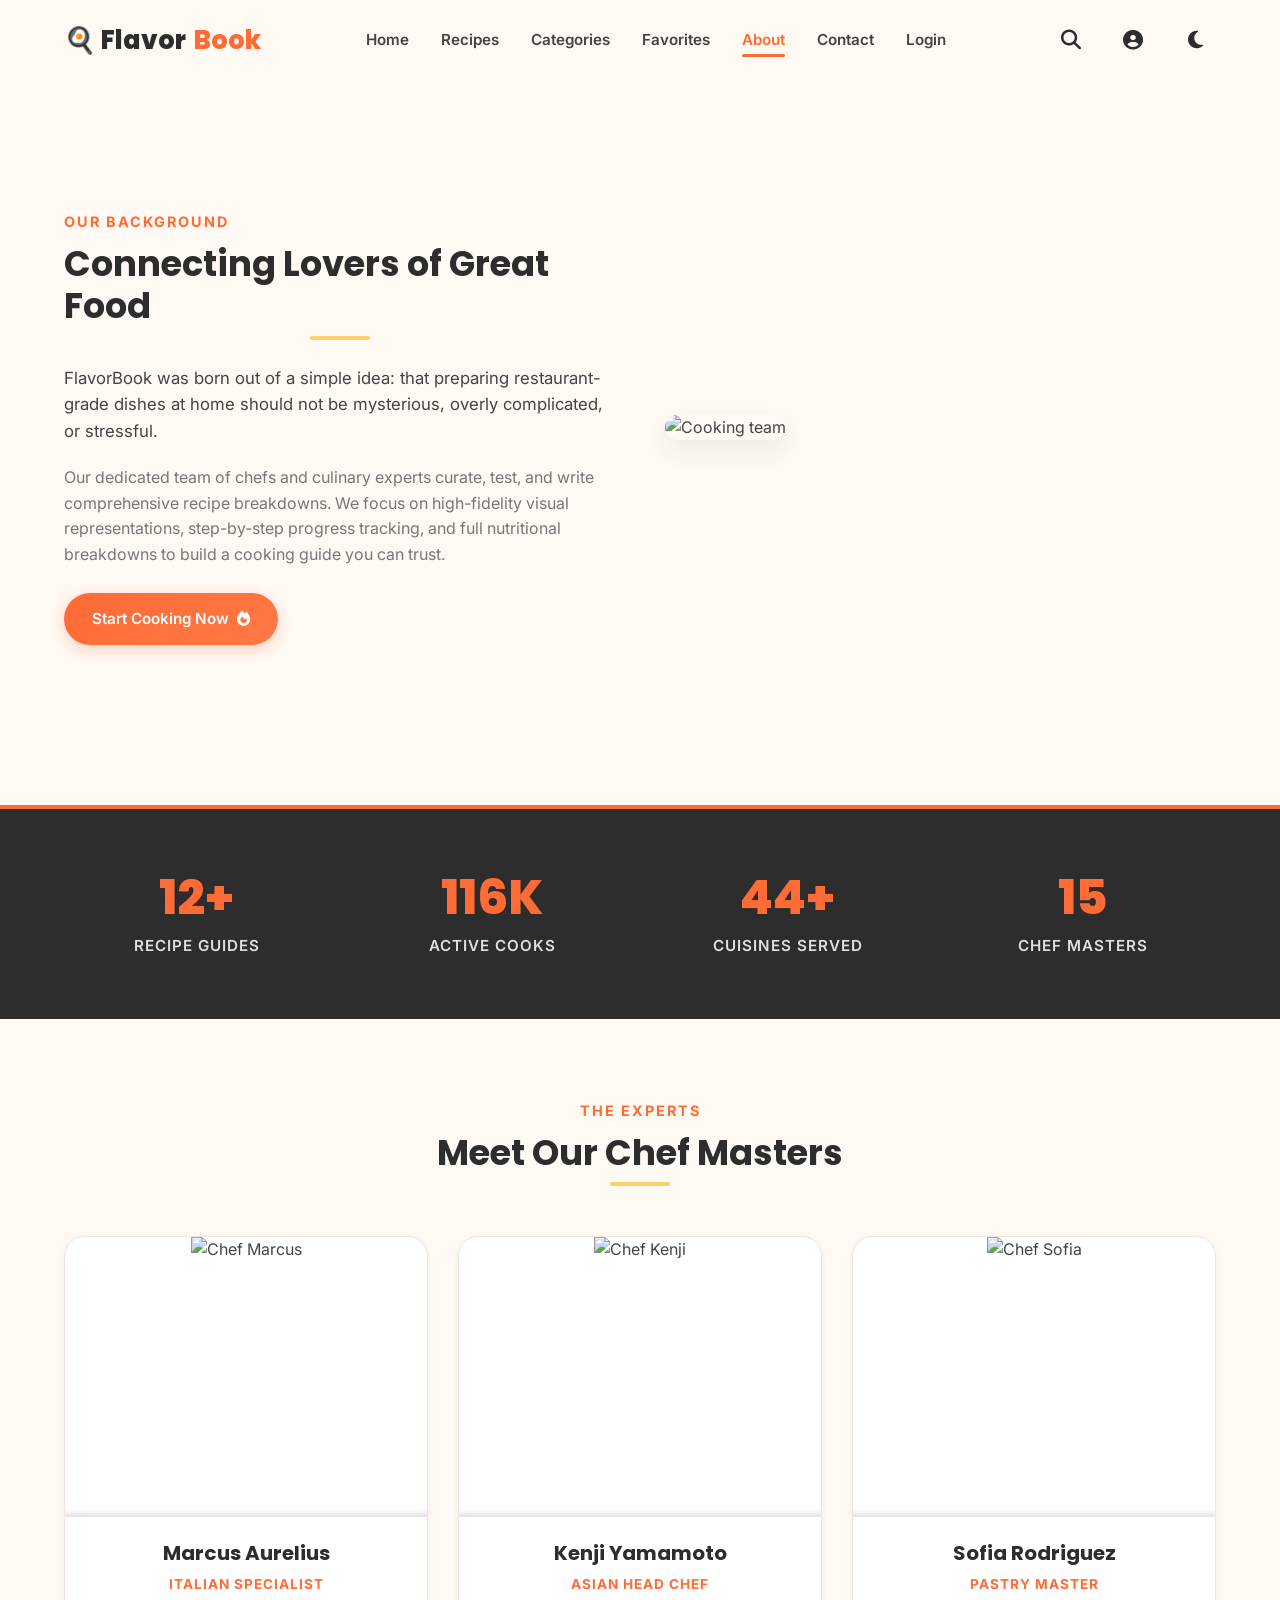
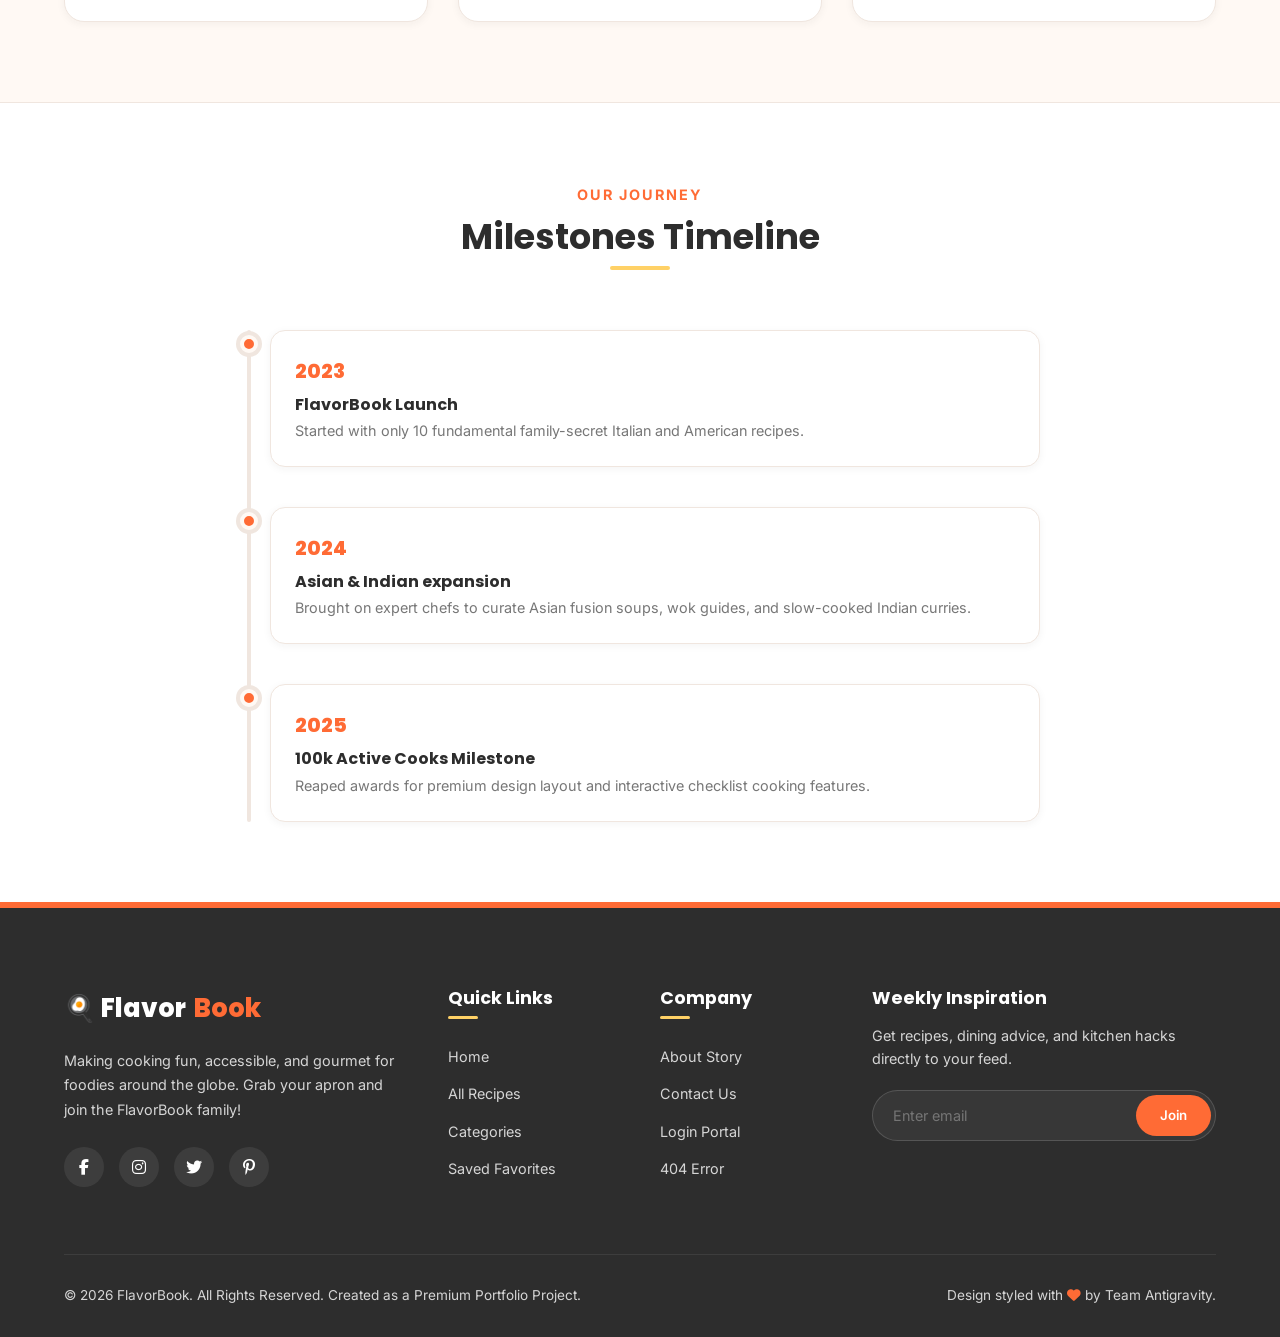
==== commit 08c84400: "Describe your changes" ====
--- a/about.html
+++ b/about.html
@@ -242,6 +242,7 @@
 
       <div class="nav-actions">
         <button class="search-trigger" id="open-search" aria-label="Open Search"><i class="fa-solid fa-magnifying-glass"></i></button>
+        <a href="profile.html" class="profile-trigger" id="header-profile-btn" aria-label="User Profile" title="Profile"><i class="fa-solid fa-circle-user"></i></a>
         <button class="theme-toggle" aria-label="Toggle Dark Mode"><i class="fa-solid fa-moon"></i></button>
         <button class="hamburger" aria-label="Open Menu">
           <span></span>
--- a/css/style.css
+++ b/css/style.css
@@ -263,25 +263,26 @@
   gap: 20px;
 }
 
-.search-trigger, .theme-toggle {
+.search-trigger, .profile-trigger, .theme-toggle {
   background: none;
   border: none;
   cursor: pointer;
-  font-size: 1.2rem;
+  font-size: 1.25rem;
   color: var(--dark-color);
-  width: 40px;
-  height: 40px;
+  width: 42px;
+  height: 42px;
   border-radius: 50%;
   display: flex;
   align-items: center;
   justify-content: center;
+  text-decoration: none;
   transition: background-color var(--transition-fast), color var(--transition-fast), transform var(--transition-normal);
 }
 
-.search-trigger:hover, .theme-toggle:hover {
-  background-color: rgba(255, 107, 53, 0.1);
+.search-trigger:hover, .profile-trigger:hover, .theme-toggle:hover, .profile-trigger.active {
+  background-color: rgba(255, 107, 53, 0.12);
   color: var(--primary-color);
-  transform: scale(1.05);
+  transform: scale(1.08);
 }
 
 .hamburger {
@@ -453,6 +454,7 @@
   position: relative;
   padding-top: 65%;
   overflow: hidden;
+  cursor: pointer;
 }
 
 .card-img-wrapper img {
@@ -837,3 +839,430 @@
   background-color: #e0531f;
   transform: scale(1.1);
 }
+
+/* Hero Image Slideshow Styles */
+.hero-slider {
+  position: relative;
+  width: 100%;
+  aspect-ratio: 4/3; /* Original landscape aspect-ratio */
+  max-width: 500px;
+  margin: 0 auto;
+  border-radius: 50% 20% 50% 30%;
+  box-shadow: var(--shadow-lg);
+  border: 8px solid var(--card-bg);
+  overflow: hidden;
+  transition: border-color var(--transition-normal);
+  background: linear-gradient(135deg, #ffeaa7, #ff7675); /* Fallback gradient */
+  display: flex;
+  align-items: center;
+  justify-content: center;
+}
+
+.hero-slider::before {
+  content: '🍳';
+  font-size: 4rem;
+  opacity: 0.35;
+  position: absolute;
+  z-index: 0;
+  animation: pulse 2s infinite ease-in-out;
+}
+
+@keyframes pulse {
+  0% { transform: scale(0.95); opacity: 0.25; }
+  50% { transform: scale(1.05); opacity: 0.45; }
+  100% { transform: scale(0.95); opacity: 0.25; }
+}
+
+.hero-slider .slide {
+  position: absolute;
+  top: 0;
+  left: 0;
+  width: 100%;
+  height: 100%;
+  opacity: 0;
+  visibility: hidden;
+  z-index: 1;
+  overflow: hidden;
+  transition: opacity 1s cubic-bezier(0.25, 0.8, 0.25, 1), visibility 1s ease;
+}
+
+.hero-slider .slide img {
+  position: absolute;
+  top: 0;
+  left: 0;
+  width: 100%;
+  height: 100%;
+  object-fit: cover; /* Cover fits these landscape images perfectly */
+  z-index: 2;
+}
+
+.hero-slider .slide.active {
+  opacity: 1;
+  visibility: visible;
+}
+
+/* Premium Category Card Grid */
+.categories-grid {
+  display: grid;
+  grid-template-columns: repeat(auto-fit, minmax(160px, 1fr)) !important;
+  gap: 20px !important;
+  margin-top: 30px;
+}
+
+.category-card {
+  position: relative;
+  aspect-ratio: 1/1;
+  border-radius: 20px;
+  overflow: hidden;
+  box-shadow: var(--shadow-sm);
+  border: 1px solid var(--border-color);
+  transition: transform 0.4s cubic-bezier(0.25, 0.8, 0.25, 1), box-shadow 0.4s cubic-bezier(0.25, 0.8, 0.25, 1), border-color 0.4s ease;
+  display: flex;
+  flex-direction: column;
+  justify-content: flex-end;
+  padding: 20px 15px;
+  text-decoration: none;
+  cursor: pointer;
+}
+
+.category-card-bg {
+  position: absolute;
+  top: 0;
+  left: 0;
+  width: 100%;
+  height: 100%;
+  background-size: cover;
+  background-position: center;
+  transition: transform 0.6s cubic-bezier(0.25, 0.8, 0.25, 1);
+  z-index: 1;
+}
+
+.category-card-overlay {
+  position: absolute;
+  top: 0;
+  left: 0;
+  width: 100%;
+  height: 100%;
+  background: linear-gradient(to bottom, rgba(0,0,0,0.1) 30%, rgba(0,0,0,0.8) 100%);
+  z-index: 2;
+  transition: background 0.3s ease;
+}
+
+.category-card-content {
+  position: relative;
+  z-index: 3;
+  text-align: left;
+}
+
+.category-card-emoji {
+  font-size: 1.8rem;
+  margin-bottom: 5px;
+  display: inline-block;
+  transform: translateY(0);
+  transition: transform 0.3s ease;
+}
+
+.category-card h3 {
+  font-size: 1.05rem !important;
+  font-weight: 700 !important;
+  color: #FFFFFF !important;
+  margin: 0 !important;
+  line-height: 1.2 !important;
+}
+
+/* Hover Animations */
+.category-card:hover {
+  transform: translateY(-8px);
+  box-shadow: var(--shadow-lg);
+  border-color: var(--primary-color);
+}
+
+.category-card:hover .category-card-bg {
+  transform: scale(1.15);
+}
+
+.category-card:hover .category-card-emoji {
+  transform: translateY(-5px) scale(1.1);
+}
+
+.category-card:hover .category-card-overlay {
+  background: linear-gradient(to bottom, rgba(0,0,0,0.05) 20%, rgba(0,0,0,0.85) 100%);
+}
+
+/* Quick Info Modal Styles */
+.quick-info-modal {
+  position: fixed;
+  top: 0;
+  left: 0;
+  width: 100%;
+  height: 100%;
+  z-index: 1100;
+  display: flex;
+  align-items: center;
+  justify-content: center;
+  opacity: 0;
+  pointer-events: none;
+  transition: opacity 0.3s ease;
+}
+
+.quick-info-modal.active {
+  opacity: 1;
+  pointer-events: auto;
+}
+
+.quick-info-backdrop {
+  position: absolute;
+  top: 0;
+  left: 0;
+  width: 100%;
+  height: 100%;
+  background: rgba(0, 0, 0, 0.6);
+  backdrop-filter: blur(8px);
+}
+
+.quick-info-container {
+  position: relative;
+  z-index: 2;
+  width: 90%;
+  max-width: 500px;
+  background: var(--card-bg);
+  border-radius: 24px;
+  box-shadow: 0 20px 40px rgba(0,0,0,0.3);
+  border: 1px solid var(--border-color);
+  overflow: hidden;
+  transform: scale(0.9) translateY(20px);
+  transition: transform 0.4s cubic-bezier(0.34, 1.56, 0.64, 1), background-color var(--transition-normal);
+  padding: 0;
+}
+
+.quick-info-modal.active .quick-info-container {
+  transform: scale(1) translateY(0);
+}
+
+.quick-info-header {
+  position: relative;
+  height: 200px;
+  background-size: cover;
+  background-position: center;
+}
+
+.quick-info-header-overlay {
+  position: absolute;
+  top: 0;
+  left: 0;
+  width: 100%;
+  height: 100%;
+  background: linear-gradient(to bottom, rgba(0,0,0,0.1), rgba(0,0,0,0.85));
+}
+
+.quick-info-close-btn {
+  position: absolute;
+  top: 15px;
+  right: 15px;
+  width: 36px;
+  height: 36px;
+  border-radius: 50%;
+  background: rgba(0,0,0,0.5);
+  border: none;
+  color: #fff;
+  font-size: 1.2rem;
+  display: flex;
+  align-items: center;
+  justify-content: center;
+  cursor: pointer;
+  z-index: 10;
+  transition: background 0.2s ease, transform 0.2s ease;
+}
+
+.quick-info-close-btn:hover {
+  background: rgba(255, 76, 117, 0.9);
+  transform: scale(1.1);
+}
+
+.quick-info-title-wrap {
+  position: absolute;
+  bottom: 0;
+  left: 0;
+  width: 100%;
+  padding: 20px;
+  box-sizing: border-box;
+}
+
+.quick-info-tag {
+  background: var(--primary-color);
+  color: #fff;
+  padding: 4px 10px;
+  border-radius: 20px;
+  font-size: 0.75rem;
+  font-weight: 600;
+  text-transform: uppercase;
+  letter-spacing: 0.5px;
+  display: inline-block;
+  margin-bottom: 8px;
+}
+
+.quick-info-title {
+  color: #fff;
+  font-size: 1.5rem;
+  font-weight: 800;
+  margin: 0;
+  text-shadow: 0 2px 4px rgba(0,0,0,0.3);
+}
+
+.quick-info-body {
+  padding: 24px;
+}
+
+.quick-info-desc {
+  font-size: 0.95rem;
+  color: var(--text-color);
+  opacity: 0.85;
+  margin: 0 0 20px 0;
+  line-height: 1.6;
+}
+
+.quick-info-stats-grid {
+  display: grid;
+  grid-template-columns: repeat(3, 1fr);
+  gap: 15px;
+  margin-bottom: 24px;
+}
+
+.quick-info-stat-card {
+  background: var(--bg-color);
+  border: 1px solid var(--border-color);
+  border-radius: 16px;
+  padding: 12px;
+  text-align: center;
+  transition: transform 0.2s ease;
+}
+
+.quick-info-stat-card:hover {
+  transform: translateY(-3px);
+  border-color: var(--secondary-color);
+}
+
+.quick-info-stat-icon {
+  font-size: 1.4rem;
+  color: var(--primary-color);
+  margin-bottom: 6px;
+}
+
+.quick-info-stat-val {
+  display: block;
+  font-size: 0.95rem;
+  font-weight: 700;
+  color: var(--text-color);
+  margin-bottom: 2px;
+}
+
+.quick-info-stat-label {
+  display: block;
+  font-size: 0.75rem;
+  color: var(--text-color);
+  opacity: 0.6;
+}
+
+.quick-info-actions {
+  display: flex;
+  gap: 12px;
+}
+
+.quick-info-primary-btn {
+  flex: 1;
+  background: linear-gradient(135deg, var(--secondary-color), var(--primary-color));
+  color: #fff;
+  border: none;
+  border-radius: 14px;
+  padding: 14px 20px;
+  font-size: 0.95rem;
+  font-weight: 700;
+  display: flex;
+  align-items: center;
+  justify-content: center;
+  gap: 8px;
+  cursor: pointer;
+  box-shadow: 0 4px 15px rgba(255, 76, 117, 0.3);
+  transition: transform 0.2s ease, box-shadow 0.2s ease;
+  text-decoration: none;
+}
+
+.quick-info-primary-btn:hover {
+  transform: translateY(-2px);
+  box-shadow: 0 6px 20px rgba(255, 76, 117, 0.45);
+}
+
+/* Video Lightbox Modal Styles */
+.video-modal {
+  position: fixed;
+  top: 0;
+  left: 0;
+  width: 100%;
+  height: 100%;
+  z-index: 1200;
+  display: flex;
+  align-items: center;
+  justify-content: center;
+  opacity: 0;
+  pointer-events: none;
+  transition: opacity 0.3s ease;
+}
+
+.video-modal.active {
+  opacity: 1;
+  pointer-events: auto;
+}
+
+.video-modal-backdrop {
+  position: absolute;
+  top: 0;
+  left: 0;
+  width: 100%;
+  height: 100%;
+  background: rgba(0, 0, 0, 0.9);
+  backdrop-filter: blur(12px);
+}
+
+.video-modal-container {
+  position: relative;
+  z-index: 2;
+  width: 90%;
+  max-width: 800px;
+  background: #000;
+  border-radius: 20px;
+  overflow: hidden;
+  box-shadow: 0 25px 50px -12px rgba(0,0,0,0.5);
+  transform: scale(0.9) translateY(20px);
+  transition: transform 0.4s cubic-bezier(0.34, 1.56, 0.64, 1);
+}
+
+.video-modal.active .video-modal-container {
+  transform: scale(1) translateY(0);
+}
+
+.video-modal-container video {
+  width: 100%;
+  display: block;
+  border-radius: 20px;
+  aspect-ratio: 16/9;
+}
+
+.video-modal-close {
+  position: absolute;
+  top: -45px;
+  right: 0;
+  background: none;
+  border: none;
+  color: #fff;
+  font-size: 1.8rem;
+  cursor: pointer;
+  transition: transform 0.2s ease, color 0.2s ease;
+}
+
+.video-modal-close:hover {
+  transform: scale(1.1);
+  color: var(--primary-color);
+}
+#q-title-link:hover {
+  color: var(--primary-color) !important;
+}
--- a/css/dark.css
+++ b/css/dark.css
@@ -126,3 +126,7 @@
 body.dark-mode .slider-container::-webkit-scrollbar-thumb {
   background: #333333;
 }
+
+
+
+
